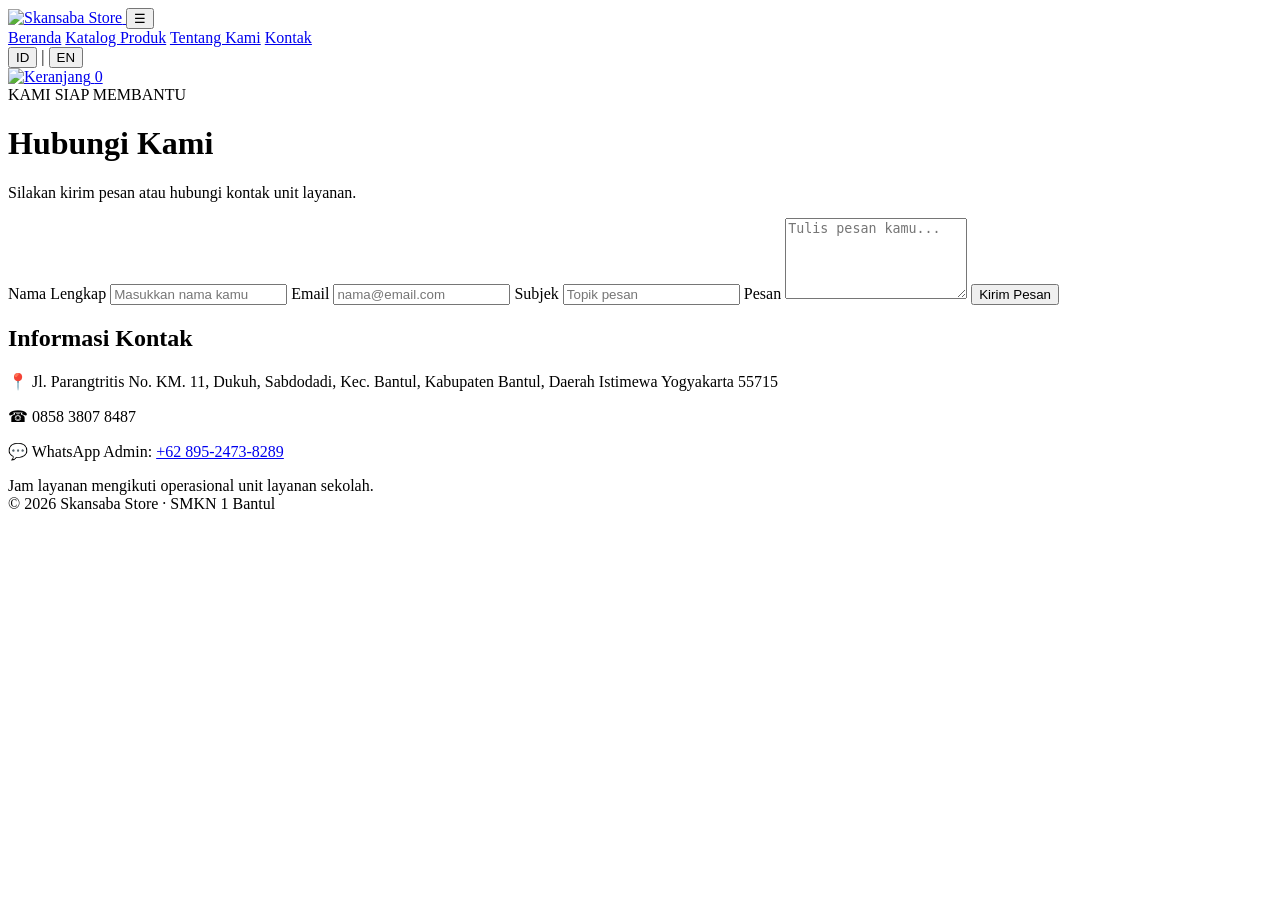
==== kontak.html @ 5a69aebd "Add files via upload" ====
<!DOCTYPE html>
<html lang="id">

<head>
    <meta charset="UTF-8">
    <meta name="viewport" content="width=device-width, initial-scale=1.0">
    <title>Kontak - Skansaba Store</title>

    <link rel="stylesheet" href="assets/css/style.css">
</head>

<body>

    <header class="site-header">
        <div class="nav-wrap">

            <a class="brand" href="index.html">
                <img src="assets/images/logo.png" alt="Skansaba Store">
            </a>

            <button class="menu-toggle" id="menuToggle">☰</button>

            <nav id="mainNav">
                <a href="index.html">Beranda</a>
                <a href="katalog.html">Katalog Produk</a>
                <a href="tentang.html">Tentang Kami</a>
                <a class="active" href="kontak.html">Kontak</a>
            </nav>

            <div class="nav-actions">
                <div class="language-switch" aria-label="Pilih bahasa">
                    <button type="button" class="lang-btn" data-lang="id" aria-pressed="true">ID</button>
                    <span>|</span>
                    <button type="button" class="lang-btn" data-lang="en" aria-pressed="false">EN</button>
                </div>

                <a class="cart-link" href="keranjang.html">
                    <img src="assets/images/keranjang.png"
                         alt="Keranjang" class="cart-icon">
                    <span id="cartCount">0</span>
                </a>

            </div>
        </div>
    </header>

    <main class="container page-main">

        <div class="page-title">
            <span class="eyebrow">KAMI SIAP MEMBANTU</span>
            <h1>Hubungi Kami</h1>
            <p>Silakan kirim pesan atau hubungi kontak unit layanan.</p>
        </div>

        <div class="contact-layout">

            <form class="form-card" id="contactForm">

                <label>
                    Nama Lengkap
                    <input name="nama" required placeholder="Masukkan nama kamu">
                </label>

                <label>
                    Email
                    <input type="email" name="email" required placeholder="nama@email.com">
                </label>

                <label>
                    Subjek
                    <input name="subjek" required placeholder="Topik pesan">
                </label>

                <label>
                    Pesan
                    <textarea name="pesan" rows="5" required
                        placeholder="Tulis pesan kamu..."></textarea>
                </label>

                <button class="btn btn-brown" type="submit">
                    Kirim Pesan
                </button>

                <p id="contactMessage" class="form-message"></p>

            </form>

            <aside class="contact-info">

                <h2>Informasi Kontak</h2>

                <p>
                    📍 Jl. Parangtritis No. KM. 11, Dukuh, Sabdodadi,
                    Kec. Bantul, Kabupaten Bantul, Daerah Istimewa
                    Yogyakarta 55715
                </p>

                <p>☎ 0858 3807 8487</p>

                <p>💬 WhatsApp Admin: <a href="https://wa.me/6289524738289" target="_blank" rel="noopener noreferrer">+62 895-2473-8289</a></p>


                <div class="contact-note">
                    Jam layanan mengikuti operasional unit layanan sekolah.
                </div>

            </aside>

        </div>

    </main>

    <footer class="simple-footer">
        © 2026 Skansaba Store · SMKN 1 Bantul
    </footer>

    <script src="assets/js/app.js"></script>

</body>
</html>
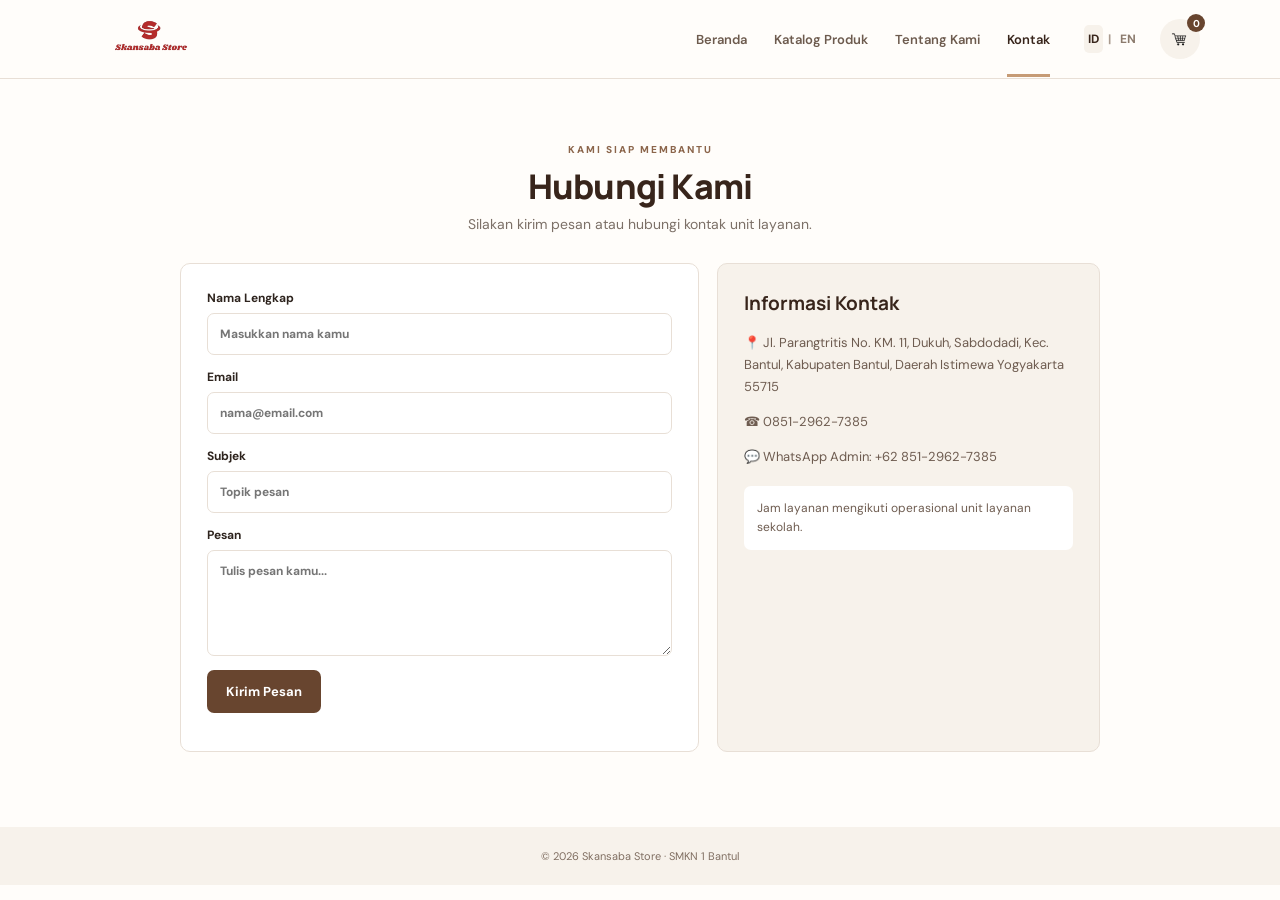
==== commit ae2ea00b: "Add files via upload" ====
--- a/kontak.html
+++ b/kontak.html
@@ -1,4 +1,3 @@
-
 <!DOCTYPE html>
 <html lang="id">
 
@@ -36,8 +35,7 @@
                 </div>
 
                 <a class="cart-link" href="keranjang.html">
-                    <img src="assets/images/keranjang.png"
-                         alt="Keranjang" class="cart-icon">
+                    <img src="assets/images/keranjang.png" alt="Keranjang" class="cart-icon">
                     <span id="cartCount">0</span>
                 </a>
 
@@ -74,8 +72,7 @@
 
                 <label>
                     Pesan
-                    <textarea name="pesan" rows="5" required
-                        placeholder="Tulis pesan kamu..."></textarea>
+                    <textarea name="pesan" rows="5" required placeholder="Tulis pesan kamu..."></textarea>
                 </label>
 
                 <button class="btn btn-brown" type="submit">
@@ -96,9 +93,13 @@
                     Yogyakarta 55715
                 </p>
 
-                <p>☎ 0858 3807 8487</p>
+                <p>☎ 0851-2962-7385</p>
 
-                <p>💬 WhatsApp Admin: <a href="https://wa.me/6289524738289" target="_blank" rel="noopener noreferrer">+62 895-2473-8289</a></p>
+                <p>💬 WhatsApp Admin:
+                    <a href="https://wa.me/6285129627385" target="_blank" rel="noopener noreferrer">
+                        +62 851-2962-7385
+                    </a>
+                </p>
 
 
                 <div class="contact-note">
@@ -118,4 +119,5 @@
     <script src="assets/js/app.js"></script>
 
 </body>
-</html>
+
+</html>
--- a/assets/css/style.css
+++ b/assets/css/style.css
@@ -0,0 +1,1014 @@
+@import url('https://fonts.googleapis.com/css2?family=DM+Sans:wght@400;500;600;700&family=Manrope:wght@500;600;700;800&display=swap');
+
+:root {
+    --brown: #68452f;
+    --brown-dark: #38251b;
+    --brown-soft: #8b654b;
+    --cream: #f7f2eb;
+    --cream-deep: #eee4d8;
+    --paper: #fffdfa;
+    --ink: #2e241e;
+    --muted: #7c7067;
+    --line: #e8dfd6;
+    --accent: #c69b75;
+    --sage: #dce5dc;
+    --shadow: 0 16px 40px rgba(56, 37, 27, .08);
+}
+
+* {
+    box-sizing: border-box;
+}
+
+html {
+    scroll-behavior: smooth;
+}
+
+body {
+    margin: 0;
+    color: var(--ink);
+    background: var(--paper);
+    font-family: 'DM Sans', sans-serif;
+}
+
+a {
+    color: inherit;
+    text-decoration: none;
+}
+
+button,
+input,
+select,
+textarea {
+    font: inherit;
+}
+
+button,
+a {
+    -webkit-tap-highlight-color: transparent;
+}
+
+.container {
+    width: min(1120px, 90%);
+    margin-inline: auto;
+}
+
+.site-header {
+    position: sticky;
+    top: 0;
+    z-index: 30;
+    background: rgba(255, 253, 250, .96);
+    border-bottom: 1px solid var(--line);
+    backdrop-filter: blur(14px);
+}
+
+.nav-wrap {
+    width: min(1120px, 90%);
+    min-height: 78px;
+    margin: auto;
+    display: flex;
+    align-items: center;
+    gap: 34px;
+}
+
+.brand {
+    display: inline-flex;
+    align-items: center;
+    flex-shrink: 0;
+}
+
+.brand img {
+    width: 142px;
+    height: 58px;
+    object-fit: contain;
+    display: block;
+}
+
+nav {
+    display: flex;
+    align-items: center;
+    gap: 27px;
+    margin-left: auto;
+}
+
+nav a {
+    color: #6d5b4e;
+    font-size: 13px;
+    font-weight: 600;
+    padding: 29px 0 26px;
+    border-bottom: 3px solid transparent;
+    transition: .2s;
+}
+
+nav a:hover,
+nav a.active {
+    color: var(--brown-dark);
+    border-color: var(--accent);
+}
+
+.nav-actions {
+    display: flex;
+    align-items: center;
+    gap: 7px;
+}
+
+.cart-link {
+    width: 40px;
+    height: 40px;
+    display: grid;
+    place-items: center;
+    position: relative;
+    border-radius: 50%;
+    background: var(--cream);
+}
+
+.cart-icon {
+    width: 22px;
+    height: 22px;
+    object-fit: contain;
+}
+
+.cart-link span {
+    position: absolute;
+    top: -5px;
+    right: -5px;
+    min-width: 18px;
+    height: 18px;
+    display: grid;
+    place-items: center;
+    padding: 0 4px;
+    border-radius: 20px;
+    background: var(--brown);
+    color: white;
+    font-size: 10px;
+    font-weight: 700;
+}
+
+.menu-toggle {
+    display: none;
+    border: 1px solid var(--line);
+    background: var(--paper);
+    color: var(--brown-dark);
+    border-radius: 9px;
+    padding: 7px 11px;
+    font-size: 20px;
+    cursor: pointer;
+}
+
+.btn {
+    display: inline-flex;
+    align-items: center;
+    justify-content: center;
+    min-height: 43px;
+    padding: 11px 18px;
+    border: 1px solid transparent;
+    border-radius: 7px;
+    font-size: 13px;
+    font-weight: 700;
+    cursor: pointer;
+    transition: transform .2s, background .2s, border-color .2s;
+}
+
+.btn:hover {
+    transform: translateY(-2px);
+}
+
+.btn-brown {
+    color: white;
+    background: var(--brown);
+}
+
+.btn-brown:hover {
+    background: var(--brown-dark);
+}
+
+.btn-mint {
+    color: var(--brown-dark);
+    background: var(--sage);
+}
+
+.btn-mint:hover {
+    background: #cbd9cb;
+}
+
+.btn-outline {
+    color: var(--brown-dark);
+    background: #f7f2eb;
+    border: 1px solid #f7f2eb;
+}
+
+.btn-outline:hover {
+    background: #eee4d8;
+    border-color: #eee4d8;
+}
+
+.btn-light {
+    color: var(--brown-dark);
+    background: white;
+}
+
+.full {
+    width: 100%;
+}
+
+
+.hero {
+    background-image: url('../images/background.png');
+    background-size: cover;
+    background-position: center;
+    background-repeat: no-repeat;
+    position: relative;
+    overflow: hidden;
+}
+
+.hero::before {
+    content: '';
+    position: absolute;
+    top: 0;
+    left: 0;
+    width: 100%;
+    height: 100%;
+    background-color: rgba(252, 248, 242, 0.25);
+    z-index: 1;
+}
+
+.hero>* {
+    position: relative;
+    z-index: 2;
+}
+
+.hero-inner {
+    width: min(1120px, 90%);
+    min-height: 490px;
+    margin: auto;
+    display: grid;
+    grid-template-columns: 1.04fr .96fr;
+    align-items: center;
+    gap: 35px;
+    padding: 54px 0;
+}
+
+.hero-copy {
+    max-width: 570px;
+}
+
+.eyebrow {
+    display: inline-block;
+    color: var(--brown-soft);
+    font-size: 10px;
+    font-weight: 800;
+    letter-spacing: 2px;
+    text-transform: uppercase;
+}
+
+.hero h1 {
+    margin: 15px 0 17px;
+    color: var(--brown-dark);
+    font: 800 clamp(34px, 4vw, 52px)/1.12 'Manrope', sans-serif;
+    letter-spacing: -1.8px;
+}
+
+.hero p {
+    max-width: 490px;
+    margin: 0 0 25px;
+    color: #6d5d51;
+    font-size: 15px;
+    line-height: 1.8;
+}
+
+.hero-buttons {
+    display: flex;
+    flex-wrap: wrap;
+    gap: 10px;
+}
+
+.hero-art {
+    min-height: 355px;
+    position: relative;
+    display: grid;
+    grid-template-columns: 1fr 1fr;
+    grid-template-rows: 1fr 1fr;
+    gap: 13px;
+    padding: 18px;
+    border-radius: 18px;
+    background: #e9ded1;
+}
+
+.hero-product {
+    min-width: 0;
+    overflow: hidden;
+    display: flex;
+    align-items: center;
+    justify-content: center;
+    border-radius: 12px;
+    background: #fffdfa;
+}
+
+.hero-product img {
+    width: 100%;
+    height: 100%;
+    max-height: 155px;
+    object-fit: contain;
+    padding: 13px;
+    mix-blend-mode: multiply;
+}
+
+.features {
+    display: grid;
+    grid-template-columns: repeat(3, 1fr);
+    gap: 28px;
+    padding: 30px 0;
+    border-bottom: 1px solid var(--line);
+}
+
+.features article {
+    display: flex;
+    align-items: flex-start;
+    gap: 13px;
+}
+
+.feature-icon {
+    width: 38px;
+    height: 38px;
+    flex: 0 0 38px;
+    display: grid;
+    place-items: center;
+    border-radius: 9px;
+    background: var(--cream);
+    color: var(--brown);
+    font-size: 18px;
+}
+
+.features h3 {
+    margin: 1px 0 4px;
+    font-size: 13px;
+}
+
+.features p {
+    margin: 0;
+    color: var(--muted);
+    font-size: 12px;
+    line-height: 1.6;
+}
+
+.featured-section {
+    padding: 66px 0 72px;
+}
+
+.section-heading,
+.page-title {
+    margin-bottom: 30px;
+}
+
+.section-heading h2,
+.page-title h1 {
+    margin: 8px 0;
+    color: var(--brown-dark);
+    font: 800 30px/1.2 'Manrope', sans-serif;
+    letter-spacing: -.8px;
+}
+
+.section-heading p,
+.page-title p {
+    margin: 0;
+    color: var(--muted);
+    font-size: 14px;
+}
+
+.section-heading {
+    text-align: center;
+}
+
+.product-grid {
+    display: grid;
+    grid-template-columns: repeat(4, minmax(0, 1fr));
+    gap: 17px;
+}
+
+.product-card {
+    min-width: 0;
+    display: flex;
+    flex-direction: column;
+    padding: 11px;
+    border: 1px solid var(--line);
+    border-radius: 11px;
+    background: white;
+    transition: box-shadow .2s, transform .2s;
+}
+
+.product-card:hover {
+    transform: translateY(-3px);
+    box-shadow: var(--shadow);
+}
+
+.product-art {
+    width: 100%;
+    height: 170px;
+    display: flex;
+    align-items: center;
+    justify-content: center;
+    overflow: hidden;
+    border-radius: 7px;
+    background: #f8f5f0;
+}
+
+.product-art img {
+    display: block;
+    width: 100%;
+    height: 100%;
+    padding: 9px;
+    object-fit: contain;
+}
+
+.product-category {
+    margin-top: 12px;
+    color: var(--brown-soft);
+    font-size: 10px;
+    font-weight: 700;
+    letter-spacing: .5px;
+}
+
+.product-card h3 {
+    min-height: 38px;
+    margin: 5px 0;
+    font-size: 14px;
+    line-height: 1.4;
+}
+
+.price {
+    margin: 3px 0 13px;
+    color: var(--brown-dark);
+    font-size: 14px;
+    font-weight: 800;
+}
+
+.product-card .btn {
+    width: 100%;
+    margin-top: auto;
+}
+
+.center {
+    margin-top: 27px;
+    text-align: center;
+}
+
+.quote-band {
+    margin-top: 0;
+    padding: 38px 5%;
+    background: var(--brown-dark);
+    color: #f7eee5;
+    text-align: center;
+}
+
+.quote-band div {
+    font: 700 clamp(17px, 2vw, 22px) 'Manrope', sans-serif;
+    letter-spacing: .2px;
+}
+
+.site-footer {
+    padding: 42px 0 15px;
+    background: var(--cream);
+}
+
+.footer-grid {
+    display: grid;
+    grid-template-columns: 1.6fr 1fr 1fr;
+    gap: 35px;
+}
+
+.footer-grid>div {
+    display: flex;
+    flex-direction: column;
+    align-items: flex-start;
+    gap: 9px;
+    font-size: 12px;
+}
+
+.footer-grid b {
+    color: var(--brown-dark);
+    font-size: 13px;
+}
+
+.footer-grid a,
+.footer-grid p {
+    margin: 0;
+    color: #6e5c50;
+    line-height: 1.7;
+}
+
+.footer-school {
+    flex-direction: row !important;
+    align-items: flex-start !important;
+    gap: 14px !important;
+}
+
+.crest {
+    width: 55px;
+    height: 55px;
+    object-fit: contain;
+}
+
+.copyright {
+    width: min(1120px, 90%);
+    margin: 30px auto 0;
+    padding-top: 13px;
+    border-top: 1px solid #dfd2c5;
+    color: #806f62;
+    text-align: center;
+    font-size: 10px;
+}
+
+.page-main {
+    min-height: 68vh;
+    padding: 58px 0 75px;
+}
+
+.page-title {
+    text-align: center;
+}
+
+.page-title h1 {
+    font-size: 34px;
+}
+
+.catalog-tools {
+    display: flex;
+    gap: 11px;
+    margin: 0 0 23px;
+}
+
+.catalog-tools input,
+.catalog-tools select {
+    min-height: 46px;
+    padding: 0 14px;
+    border: 1px solid var(--line);
+    border-radius: 7px;
+    outline-color: var(--accent);
+    background: white;
+    color: var(--ink);
+}
+
+.catalog-tools input {
+    flex: 1;
+}
+
+.catalog-tools select {
+    min-width: 220px;
+}
+
+.simple-footer {
+    padding: 22px;
+    background: var(--cream);
+    color: #806f62;
+    text-align: center;
+    font-size: 11px;
+}
+
+.about-hero {
+    padding: 60px 8%;
+    border-radius: 13px;
+    background: var(--cream);
+    text-align: center;
+}
+
+.about-hero h1 {
+    max-width: 720px;
+    margin: 13px auto;
+    color: var(--brown-dark);
+    font: 800 36px/1.2 'Manrope', sans-serif;
+}
+
+.about-hero p {
+    max-width: 740px;
+    margin: auto;
+    color: #6e5c50;
+    font-size: 14px;
+    line-height: 1.8;
+}
+
+.about-cards {
+    display: grid;
+    grid-template-columns: repeat(3, 1fr);
+    gap: 17px;
+    margin-top: 20px;
+}
+
+.info-card {
+    padding: 25px;
+    border: 1px solid var(--line);
+    border-radius: 10px;
+    background: white;
+}
+
+.info-card span {
+    color: var(--brown-soft);
+    font-size: 22px;
+}
+
+.info-card h3 {
+    margin: 10px 0 7px;
+    font-size: 15px;
+}
+
+.info-card p {
+    margin: 0;
+    color: var(--muted);
+    font-size: 12px;
+    line-height: 1.8;
+}
+
+.contact-layout {
+    max-width: 920px;
+    margin: auto;
+    display: grid;
+    grid-template-columns: 1.15fr .85fr;
+    gap: 18px;
+}
+
+.form-card,
+.contact-info {
+    padding: 26px;
+    border: 1px solid var(--line);
+    border-radius: 10px;
+    background: white;
+}
+
+.contact-info {
+    background: var(--cream);
+}
+
+.contact-info h2 {
+    margin-top: 0;
+    color: var(--brown-dark);
+    font: 700 19px 'Manrope', sans-serif;
+}
+
+.contact-info p {
+    color: #6e5c50;
+    font-size: 13px;
+    line-height: 1.7;
+}
+
+.contact-note {
+    margin-top: 18px;
+    padding: 13px;
+    border-radius: 7px;
+    background: white;
+    color: #6e5c50;
+    font-size: 12px;
+    line-height: 1.6;
+}
+
+label {
+    display: block;
+    margin-bottom: 14px;
+    font-size: 12px;
+    font-weight: 700;
+}
+
+label input,
+label textarea,
+label select {
+    display: block;
+    width: 100%;
+    margin-top: 7px;
+    padding: 12px;
+    border: 1px solid var(--line);
+    border-radius: 7px;
+    outline-color: var(--accent);
+}
+
+textarea {
+    resize: vertical;
+}
+
+.form-message {
+    color: #477354;
+    font-size: 12px;
+}
+
+.cart-items {
+    margin-top: 20px;
+    padding: 10px 20px;
+    border: 1px solid var(--line);
+    border-radius: 10px;
+    background: white;
+}
+
+.cart-row {
+    display: grid;
+    grid-template-columns: 1fr auto auto auto;
+    align-items: center;
+    gap: 22px;
+    padding: 17px 5px;
+    border-bottom: 1px solid var(--line);
+}
+
+.cart-row:last-child {
+    border-bottom: 0;
+}
+
+.cart-row .product-category {
+    margin-top: 4px;
+}
+
+.qty-btn {
+    width: 29px;
+    height: 29px;
+    margin: 0 5px;
+    border: 1px solid var(--line);
+    border-radius: 5px;
+    background: var(--cream);
+    color: var(--brown-dark);
+    cursor: pointer;
+}
+
+.cart-total {
+    max-width: 340px;
+    margin: 22px 0 0 auto;
+    padding: 22px;
+    border-radius: 10px;
+    background: var(--cream);
+}
+
+.cart-total strong {
+    display: block;
+    margin: 8px 0 17px;
+    color: var(--brown-dark);
+    font-size: 23px;
+}
+
+.empty-state {
+    padding: 48px 20px;
+    border: 1px solid var(--line);
+    border-radius: 12px;
+    background: #faf7f2;
+    text-align: center;
+}
+
+.empty-cart-img {
+    display: block;
+    width: 145px;
+    height: 145px;
+    margin: 0 auto 17px;
+    object-fit: contain;
+}
+
+.empty-state h2 {
+    margin: 0 0 7px;
+    color: var(--brown-dark);
+    font: 700 20px 'Manrope', sans-serif;
+}
+
+.empty-state p {
+    margin: 0 0 18px;
+    color: var(--muted);
+    font-size: 13px;
+}
+
+@media (max-width: 900px) {
+    .nav-wrap {
+        gap: 18px;
+    }
+
+    nav {
+        gap: 15px;
+    }
+
+    nav a {
+        font-size: 12px;
+    }
+
+    .hero-inner {
+        min-height: 430px;
+        gap: 20px;
+    }
+
+    .hero-art {
+        min-height: 310px;
+    }
+
+    .product-grid {
+        grid-template-columns: repeat(2, minmax(0, 1fr));
+    }
+
+    .footer-grid {
+        grid-template-columns: 1.4fr 1fr;
+    }
+}
+
+@media (max-width: 680px) {
+    .nav-wrap {
+        min-height: 68px;
+        flex-wrap: wrap;
+        gap: 9px;
+        padding: 7px 0;
+    }
+
+    .brand img {
+        width: 122px;
+        height: 52px;
+    }
+
+    .menu-toggle {
+        display: block;
+        margin-left: auto;
+    }
+
+    .nav-wrap nav {
+        display: none;
+        order: 5;
+        width: 100%;
+        margin: 0;
+        padding: 5px 0 10px;
+        flex-direction: column;
+        align-items: stretch;
+        gap: 0;
+    }
+
+    .nav-wrap nav.open {
+        display: flex;
+    }
+
+    nav a {
+        padding: 11px 4px;
+        border-bottom: 1px solid var(--line);
+    }
+
+    .nav-actions {
+        margin-left: 4px;
+    }
+
+    .hero-inner {
+        grid-template-columns: 1fr;
+        min-height: 0;
+        padding: 42px 0 48px;
+        text-align: left;
+    }
+
+    .hero h1 {
+        font-size: 34px;
+    }
+
+    .hero p {
+        font-size: 14px;
+    }
+
+    .hero-art {
+        min-height: 265px;
+        gap: 9px;
+        padding: 12px;
+    }
+
+    .hero-product img {
+        max-height: 112px;
+        padding: 7px;
+    }
+
+    .features {
+        grid-template-columns: 1fr;
+        gap: 18px;
+        padding: 25px 0;
+    }
+
+    .featured-section {
+        padding: 48px 0 55px;
+    }
+
+    .section-heading h2,
+    .page-title h1 {
+        font-size: 27px;
+    }
+
+    .product-grid {
+        gap: 10px;
+    }
+
+    .product-art {
+        height: 125px;
+    }
+
+    .product-card {
+        padding: 8px;
+    }
+
+    .product-card h3 {
+        font-size: 12px;
+    }
+
+    .product-card .btn {
+        min-height: 38px;
+        padding: 8px 5px;
+        font-size: 11px;
+    }
+
+    .footer-grid {
+        grid-template-columns: 1fr 1fr;
+        gap: 24px 15px;
+    }
+
+    .footer-school {
+        grid-column: 1 / -1;
+    }
+
+    .page-main {
+        padding: 42px 0 55px;
+    }
+
+    .catalog-tools {
+        flex-direction: column;
+    }
+
+    .catalog-tools select {
+        width: 100%;
+    }
+
+    .about-hero {
+        padding: 38px 20px;
+    }
+
+    .about-hero h1 {
+        font-size: 27px;
+    }
+
+    .about-cards,
+    .contact-layout {
+        grid-template-columns: 1fr;
+    }
+
+    .cart-items {
+        padding: 8px 12px;
+    }
+
+    .cart-row {
+        grid-template-columns: 1fr auto;
+        gap: 10px;
+    }
+
+    .cart-row>b {
+        justify-self: start;
+    }
+
+    .cart-row .btn {
+        grid-column: 2;
+        grid-row: 2;
+    }
+
+    .cart-total {
+        max-width: none;
+    }
+
+    .empty-state {
+        padding: 35px 15px;
+    }
+
+    .empty-cart-img {
+        width: 125px;
+        height: 125px;
+    }
+}
+
+.hero-copy h1,
+.hero-copy p,
+.hero-copy .eyebrow {
+    color: #ffffff !important;
+}
+
+.hero-copy h1 {
+    text-shadow: 0px 2px 8px rgba(0, 0, 0, 0.7);
+}
+
+.hero-copy p {
+    text-shadow: 0px 1px 4px rgba(0, 0, 0, 0.8);
+}
+
+.language-switch {
+    display: inline-flex;
+    align-items: center;
+    gap: 5px;
+    margin-right: 13px;
+    color: #a99a8e;
+    font-size: 12px;
+    font-weight: 700;
+    white-space: nowrap;
+}
+
+.lang-btn {
+    border: 0;
+    background: transparent;
+    color: #8c7b6d;
+    padding: 6px 4px;
+    border-radius: 5px;
+    font: inherit;
+    cursor: pointer;
+    transition: .2s ease;
+}
+
+.lang-btn:hover,
+.lang-btn.active {
+    color: var(--brown-dark);
+    background: var(--cream);
+}
+
+@media (max-width: 680px) {
+    .language-switch { margin-right: 5px; }
+}
